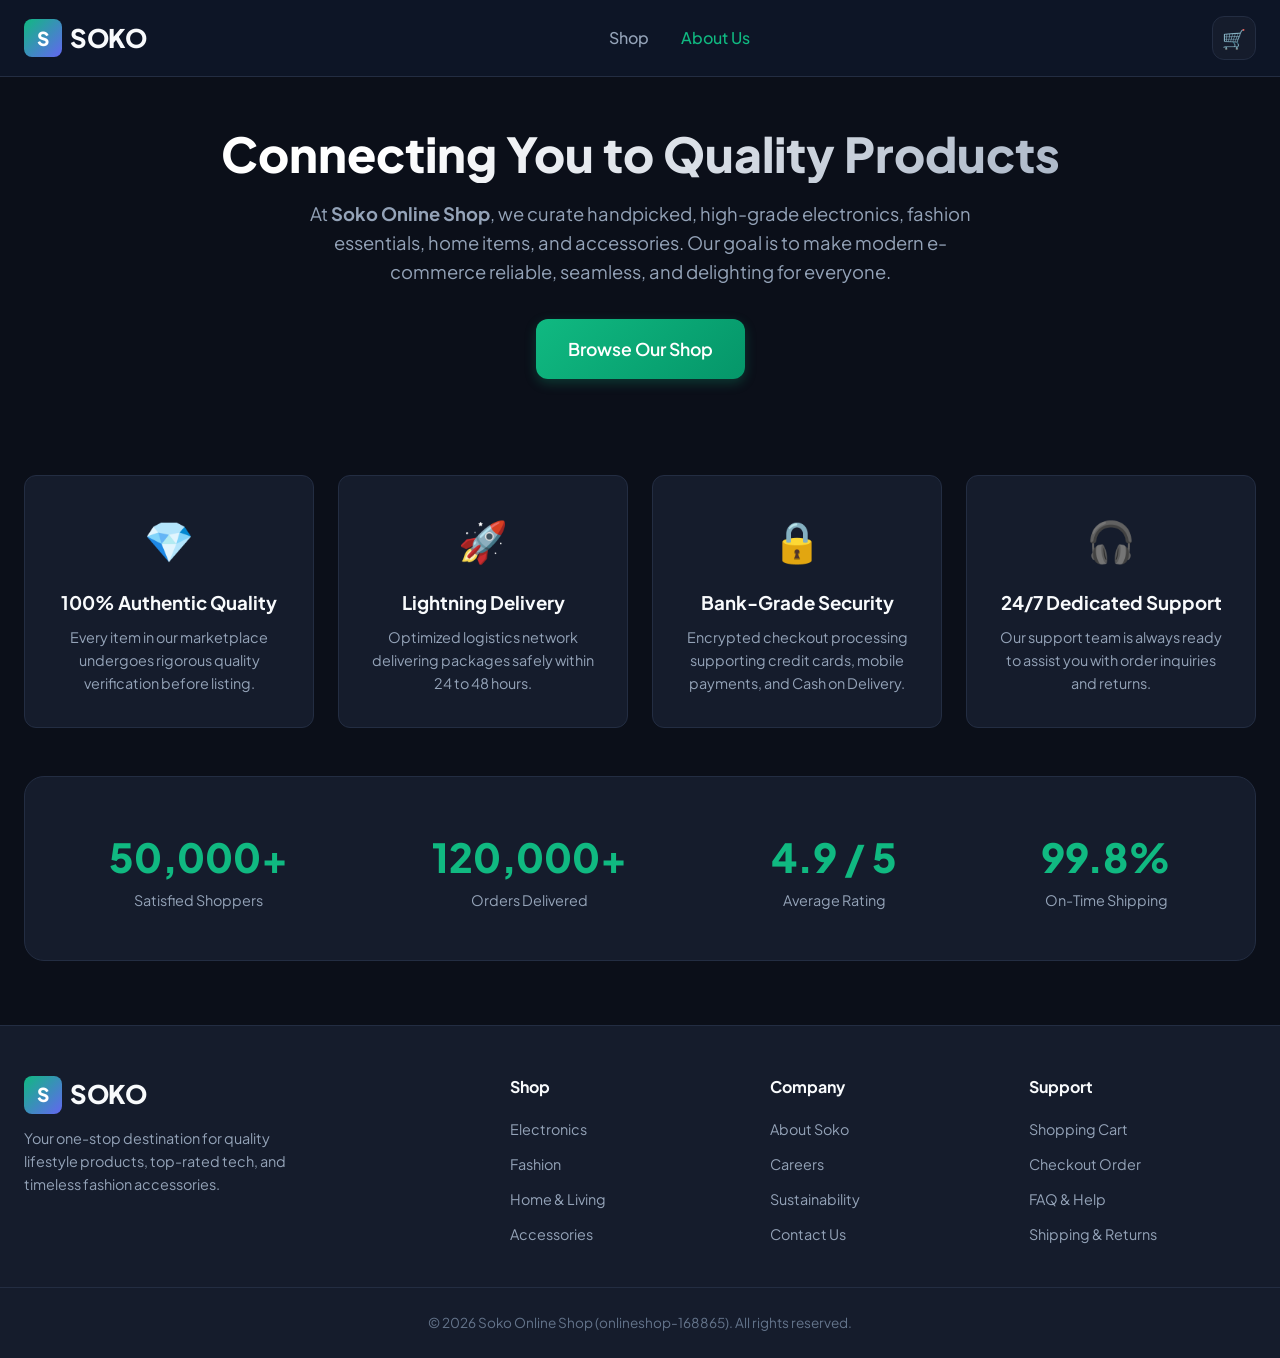
==== about.html @ bc57ed79 "feat: scaffold repo structure with base pages and folders Set up css/, js/, evidence/, assets/ folde" ====
<!DOCTYPE html>
<html lang="en">
<head>
  <meta charset="UTF-8" />
  <meta name="viewport" content="width=device-width, initial-scale=1.0" />
  <title>About Us | Soko Online Shop</title>
  <meta name="description" content="Learn about Soko Online Shop, our mission, values, and dedication to delivering top quality lifestyle and tech products." />
  <!-- Google Fonts -->
  <link rel="preconnect" href="https://fonts.googleapis.com">
  <link rel="preconnect" href="https://fonts.gstatic.com" crossorigin>
  <link href="https://fonts.googleapis.com/css2?family=Plus+Jakarta+Sans:wght@400;500;600;700;800&display=swap" rel="stylesheet">
  <!-- Stylesheet -->
  <link rel="stylesheet" href="css/style.css" />
</head>
<body>
  <!-- HEADER -->
  <header class="header-nav">
    <div class="container nav-container">
      <a href="index.html" class="logo-brand">
        <span class="logo-icon">S</span>
        <span>SOKO</span>
      </a>
      <nav>
        <ul class="nav-links">
          <li><a href="index.html" class="nav-link">Shop</a></li>
          <li><a href="about.html" class="nav-link active">About Us</a></li>
        </ul>
      </nav>
      <div class="nav-actions">
        <a href="cart.html" class="cart-icon-btn" title="View Cart">
          🛒
          <span class="cart-badge-count" style="display: none;">0</span>
        </a>
      </div>
    </div>
  </header>

  <!-- MAIN CONTENT -->
  <main class="container">
    <section class="about-hero">
      <h1 class="hero-title">Connecting You to Quality Products</h1>
      <p class="hero-subtitle" style="max-width: 700px; margin: 1rem auto 2rem;">
        At <strong>Soko Online Shop</strong>, we curate handpicked, high-grade electronics, fashion essentials, home items, and accessories. Our goal is to make modern e-commerce reliable, seamless, and delighting for everyone.
      </p>
      <a href="index.html" class="btn btn-primary btn-large">Browse Our Shop</a>
    </section>

    <!-- KEY PILLARS -->
    <div class="about-grid">
      <div class="about-feature-card">
        <div class="about-feature-icon">💎</div>
        <h3>100% Authentic Quality</h3>
        <p style="font-size: 0.9rem; color: var(--color-text-muted); margin-top: 0.5rem;">
          Every item in our marketplace undergoes rigorous quality verification before listing.
        </p>
      </div>
      <div class="about-feature-card">
        <div class="about-feature-icon">🚀</div>
        <h3>Lightning Delivery</h3>
        <p style="font-size: 0.9rem; color: var(--color-text-muted); margin-top: 0.5rem;">
          Optimized logistics network delivering packages safely within 24 to 48 hours.
        </p>
      </div>
      <div class="about-feature-card">
        <div class="about-feature-icon">🔒</div>
        <h3>Bank-Grade Security</h3>
        <p style="font-size: 0.9rem; color: var(--color-text-muted); margin-top: 0.5rem;">
          Encrypted checkout processing supporting credit cards, mobile payments, and Cash on Delivery.
        </p>
      </div>
      <div class="about-feature-card">
        <div class="about-feature-icon">🎧</div>
        <h3>24/7 Dedicated Support</h3>
        <p style="font-size: 0.9rem; color: var(--color-text-muted); margin-top: 0.5rem;">
          Our support team is always ready to assist you with order inquiries and returns.
        </p>
      </div>
    </div>

    <!-- STATS BAR -->
    <div class="stats-bar">
      <div>
        <div class="stat-number">50,000+</div>
        <div class="stat-label">Satisfied Shoppers</div>
      </div>
      <div>
        <div class="stat-number">120,000+</div>
        <div class="stat-label">Orders Delivered</div>
      </div>
      <div>
        <div class="stat-number">4.9 / 5</div>
        <div class="stat-label">Average Rating</div>
      </div>
      <div>
        <div class="stat-number">99.8%</div>
        <div class="stat-label">On-Time Shipping</div>
      </div>
    </div>
  </main>

  <!-- FOOTER -->
  <footer class="footer">
    <div class="container footer-grid">
      <div class="footer-brand">
        <div class="logo-brand">
          <span class="logo-icon">S</span>
          <span>SOKO</span>
        </div>
        <p>Your one-stop destination for quality lifestyle products, top-rated tech, and timeless fashion accessories.</p>
      </div>
      <div class="footer-col">
        <h4>Shop</h4>
        <ul>
          <li><a href="index.html">Electronics</a></li>
          <li><a href="index.html">Fashion</a></li>
          <li><a href="index.html">Home & Living</a></li>
          <li><a href="index.html">Accessories</a></li>
        </ul>
      </div>
      <div class="footer-col">
        <h4>Company</h4>
        <ul>
          <li><a href="about.html">About Soko</a></li>
          <li><a href="about.html">Careers</a></li>
          <li><a href="about.html">Sustainability</a></li>
          <li><a href="about.html">Contact Us</a></li>
        </ul>
      </div>
      <div class="footer-col">
        <h4>Support</h4>
        <ul>
          <li><a href="cart.html">Shopping Cart</a></li>
          <li><a href="checkout.html">Checkout Order</a></li>
          <li><a href="about.html">FAQ & Help</a></li>
          <li><a href="about.html">Shipping & Returns</a></li>
        </ul>
      </div>
    </div>
    <div class="footer-bottom">
      <div class="container">
        &copy; 2026 Soko Online Shop (onlineshop-168865). All rights reserved.
      </div>
    </div>
  </footer>

  <!-- SCRIPT TAGS -->
  <script src="js/products.js"></script>
  <script src="js/cart.js"></script>
</body>
</html>
---- css/style.css ----
/* ==========================================================================
   SOKO ONLINE SHOP MAIN STYLESHEET
   Starts with mandatory box-sizing reset
   ========================================================================== */

*, *::before, *::after {
  box-sizing: border-box;
  margin: 0;
  padding: 0;
}

/* --- DESIGN TOKENS & VARIABLES --- */
:root {
  --font-primary: 'Plus Jakarta Sans', -apple-system, BlinkMacSystemFont, 'Segoe UI', Roboto, sans-serif;

  --color-bg-main: #0b0f19;
  --color-bg-card: #151c2c;
  --color-bg-card-hover: #1c263c;
  --color-bg-nav: rgba(15, 23, 42, 0.85);

  --color-text-main: #f8fafc;
  --color-text-muted: #94a3b8;
  --color-text-dim: #64748b;

  --color-primary: #10b981;
  --color-primary-hover: #059669;
  --color-primary-glow: rgba(16, 185, 129, 0.25);

  --color-accent: #6366f1;
  --color-accent-hover: #4f46e5;
  --color-warning: #f59e0b;
  --color-danger: #ef4444;

  --color-border: #232d42;
  --color-border-light: #2e3c56;

  --shadow-sm: 0 2px 4px rgba(0, 0, 0, 0.2);
  --shadow-md: 0 8px 16px rgba(0, 0, 0, 0.3);
  --shadow-lg: 0 16px 32px rgba(0, 0, 0, 0.4);
  --shadow-glow: 0 0 20px var(--color-primary-glow);

  --radius-sm: 8px;
  --radius-md: 12px;
  --radius-lg: 20px;
  --radius-full: 9999px;

  --transition-fast: 0.2s ease;
  --transition-normal: 0.3s cubic-bezier(0.4, 0, 0.2, 1);
}

body {
  font-family: var(--font-primary);
  background-color: var(--color-bg-main);
  color: var(--color-text-main);
  line-height: 1.6;
  min-height: 100vh;
  display: flex;
  flex-direction: column;
}

a {
  color: inherit;
  text-decoration: none;
  transition: color var(--transition-fast);
}

button {
  font-family: inherit;
  cursor: pointer;
  border: none;
  background: none;
}

input, select, textarea {
  font-family: inherit;
  color: var(--color-text-main);
  background-color: var(--color-bg-main);
  border: 1px solid var(--color-border);
  border-radius: var(--radius-sm);
  padding: 0.75rem 1rem;
  font-size: 0.95rem;
  outline: none;
  transition: border-color var(--transition-fast), box-shadow var(--transition-fast);
}

input:focus, select:focus, textarea:focus {
  border-color: var(--color-primary);
  box-shadow: 0 0 0 3px var(--color-primary-glow);
}

.container {
  max-width: 1280px;
  margin: 0 auto;
  padding: 0 1.5rem;
  width: 100%;
}

/* --- BUTTONS --- */
.btn {
  display: inline-flex;
  align-items: center;
  justify-content: center;
  gap: 0.5rem;
  padding: 0.75rem 1.5rem;
  font-size: 0.95rem;
  font-weight: 600;
  border-radius: var(--radius-md);
  transition: all var(--transition-normal);
  text-decoration: none;
  cursor: pointer;
}

.btn-primary {
  background: linear-gradient(135deg, var(--color-primary), #059669);
  color: #ffffff;
  box-shadow: 0 4px 12px var(--color-primary-glow);
}

.btn-primary:hover {
  transform: translateY(-2px);
  box-shadow: 0 6px 20px rgba(16, 185, 129, 0.4);
}

.btn-secondary {
  background: var(--color-bg-card-hover);
  color: var(--color-text-main);
  border: 1px solid var(--color-border-light);
}

.btn-secondary:hover {
  background: var(--color-border-light);
  transform: translateY(-2px);
}

.btn-large {
  padding: 1rem 2rem;
  font-size: 1.1rem;
}

/* --- HEADER & NAVBAR --- */
.header-nav {
  position: sticky;
  top: 0;
  z-index: 100;
  background: var(--color-bg-nav);
  backdrop-filter: blur(12px);
  border-bottom: 1px solid var(--color-border);
  padding: 1rem 0;
}

.nav-container {
  display: flex;
  align-items: center;
  justify-content: space-between;
  gap: 1.5rem;
}

.logo-brand {
  display: flex;
  align-items: center;
  gap: 0.5rem;
  font-size: 1.6rem;
  font-weight: 800;
  letter-spacing: -0.5px;
  color: var(--color-text-main);
}

.logo-icon {
  width: 38px;
  height: 38px;
  background: linear-gradient(135deg, var(--color-primary), var(--color-accent));
  border-radius: var(--radius-sm);
  display: flex;
  align-items: center;
  justify-content: center;
  font-size: 1.2rem;
  color: white;
}

.nav-links {
  display: flex;
  align-items: center;
  gap: 2rem;
  list-style: none;
}

.nav-link {
  font-weight: 500;
  color: var(--color-text-muted);
}

.nav-link:hover, .nav-link.active {
  color: var(--color-primary);
}

.nav-actions {
  display: flex;
  align-items: center;
  gap: 1rem;
}

.cart-icon-btn {
  position: relative;
  display: flex;
  align-items: center;
  justify-content: center;
  width: 44px;
  height: 44px;
  background: var(--color-bg-card);
  border: 1px solid var(--color-border);
  border-radius: var(--radius-md);
  color: var(--color-text-main);
  font-size: 1.2rem;
  transition: all var(--transition-fast);
}

.cart-icon-btn:hover {
  border-color: var(--color-primary);
  color: var(--color-primary);
}

.cart-badge-count {
  position: absolute;
  top: -6px;
  right: -6px;
  background: var(--color-primary);
  color: #000000;
  font-size: 0.75rem;
  font-weight: 700;
  width: 20px;
  height: 20px;
  border-radius: var(--radius-full);
  display: inline-flex;
  align-items: center;
  justify-content: center;
  box-shadow: 0 0 10px var(--color-primary);
}

/* --- HERO SECTION --- */
.hero-banner {
  background: radial-gradient(circle at top right, rgba(99, 102, 241, 0.15), transparent 50%),
              radial-gradient(circle at bottom left, rgba(16, 185, 129, 0.15), transparent 50%);
  padding: 4rem 0 3rem;
  text-align: center;
  border-bottom: 1px solid var(--color-border);
}

.hero-content {
  max-width: 750px;
  margin: 0 auto;
}

.hero-title {
  font-size: 3rem;
  font-weight: 800;
  line-height: 1.2;
  margin-bottom: 1rem;
  background: linear-gradient(135deg, #ffffff 30%, var(--color-text-muted));
  -webkit-background-clip: text;
  -webkit-text-fill-color: transparent;
}

.hero-subtitle {
  font-size: 1.15rem;
  color: var(--color-text-muted);
  margin-bottom: 2rem;
}

/* --- FILTER BAR & CONTROLS --- */
.filter-section {
  padding: 2rem 0;
}

.filter-bar {
  display: flex;
  flex-wrap: wrap;
  align-items: center;
  justify-content: space-between;
  gap: 1rem;
  margin-bottom: 2rem;
}

.category-tabs {
  display: flex;
  flex-wrap: wrap;
  gap: 0.5rem;
}

.category-tab {
  padding: 0.5rem 1.2rem;
  background: var(--color-bg-card);
  border: 1px solid var(--color-border);
  border-radius: var(--radius-full);
  color: var(--color-text-muted);
  font-size: 0.9rem;
  font-weight: 600;
  cursor: pointer;
  transition: all var(--transition-fast);
}

.category-tab:hover {
  color: var(--color-text-main);
  border-color: var(--color-border-light);
}

.category-tab.active {
  background: var(--color-primary);
  color: #000000;
  border-color: var(--color-primary);
  box-shadow: 0 0 12px var(--color-primary-glow);
}

.search-sort-group {
  display: flex;
  align-items: center;
  gap: 1rem;
  flex-wrap: wrap;
}

.search-input {
  width: 240px;
}

/* --- PRODUCT CATALOG GRID --- */
.products-grid {
  display: grid;
  grid-template-columns: repeat(auto-fill, minmax(280px, 1fr));
  gap: 1.75rem;
  margin-bottom: 3rem;
}

.product-card {
  background: var(--color-bg-card);
  border: 1px solid var(--color-border);
  border-radius: var(--radius-md);
  overflow: hidden;
  display: flex;
  flex-direction: column;
  transition: all var(--transition-normal);
}

.product-card:hover {
  transform: translateY(-6px);
  border-color: var(--color-border-light);
  box-shadow: var(--shadow-md);
}

.product-image-wrap {
  position: relative;
  width: 100%;
  padding-top: 75%; /* 4:3 Aspect */
  overflow: hidden;
  background: #0d121f;
}

.product-image {
  position: absolute;
  top: 0;
  left: 0;
  width: 100%;
  height: 100%;
  object-fit: cover;
  transition: transform 0.5s ease;
}

.product-card:hover .product-image {
  transform: scale(1.08);
}

.product-badge {
  position: absolute;
  top: 12px;
  left: 12px;
  background: var(--color-accent);
  color: white;
  font-size: 0.75rem;
  font-weight: 700;
  padding: 0.25rem 0.6rem;
  border-radius: var(--radius-sm);
  text-transform: uppercase;
  letter-spacing: 0.5px;
}

.quick-view-btn {
  position: absolute;
  bottom: 12px;
  left: 50%;
  transform: translateX(-50%) translateY(20px);
  opacity: 0;
  background: rgba(15, 23, 42, 0.9);
  color: white;
  padding: 0.5rem 1rem;
  border-radius: var(--radius-full);
  font-size: 0.85rem;
  font-weight: 600;
  backdrop-filter: blur(4px);
  transition: all var(--transition-fast);
}

.product-card:hover .quick-view-btn {
  opacity: 1;
  transform: translateX(-50%) translateY(0);
}

.product-info {
  padding: 1.25rem;
  display: flex;
  flex-direction: column;
  flex-grow: 1;
}

.product-meta {
  display: flex;
  align-items: center;
  justify-content: space-between;
  margin-bottom: 0.5rem;
  font-size: 0.8rem;
}

.product-category {
  color: var(--color-primary);
  font-weight: 700;
  letter-spacing: 0.5px;
}

.product-rating {
  color: var(--color-warning);
  font-weight: 600;
}

.product-title {
  font-size: 1.1rem;
  font-weight: 700;
  margin-bottom: 0.5rem;
  line-height: 1.3;
}

.product-desc {
  font-size: 0.88rem;
  color: var(--color-text-muted);
  margin-bottom: 1.25rem;
  display: -webkit-box;
  -webkit-line-clamp: 2;
  -webkit-box-orient: vertical;
  overflow: hidden;
}

.product-footer {
  margin-top: auto;
  display: flex;
  align-items: center;
  justify-content: space-between;
  gap: 1rem;
  padding-top: 1rem;
  border-top: 1px solid var(--color-border);
}

.price-box {
  display: flex;
  align-items: baseline;
  gap: 0.5rem;
}

.price-current {
  font-size: 1.25rem;
  font-weight: 800;
  color: var(--color-text-main);
}

.price-original {
  font-size: 0.9rem;
  color: var(--color-text-dim);
  text-decoration: line-through;
}

.empty-catalog {
  grid-column: 1 / -1;
  text-align: center;
  padding: 4rem 1rem;
  background: var(--color-bg-card);
  border-radius: var(--radius-md);
  border: 1px dashed var(--color-border-light);
}

.empty-icon {
  font-size: 3rem;
  margin-bottom: 1rem;
}

/* --- QUICK VIEW MODAL --- */
.modal-overlay {
  position: fixed;
  top: 0;
  left: 0;
  width: 100vw;
  height: 100vh;
  background: rgba(0, 0, 0, 0.75);
  backdrop-filter: blur(6px);
  z-index: 1000;
  display: flex;
  align-items: center;
  justify-content: center;
  opacity: 0;
  pointer-events: none;
  transition: opacity var(--transition-fast);
}

.modal-overlay.open {
  opacity: 1;
  pointer-events: auto;
}

.modal-card {
  background: var(--color-bg-card);
  border: 1px solid var(--color-border);
  border-radius: var(--radius-lg);
  max-width: 800px;
  width: 90%;
  max-height: 90vh;
  overflow-y: auto;
  position: relative;
  padding: 2rem;
  box-shadow: var(--shadow-lg);
}

.modal-close {
  position: absolute;
  top: 1.5rem;
  right: 1.5rem;
  font-size: 1.5rem;
  color: var(--color-text-muted);
  cursor: pointer;
}

.modal-close:hover {
  color: white;
}

.quickview-container {
  display: grid;
  grid-template-columns: 1fr 1fr;
  gap: 2rem;
}

@media (max-width: 640px) {
  .quickview-container {
    grid-template-columns: 1fr;
  }
}

.quickview-img {
  width: 100%;
  border-radius: var(--radius-md);
  object-fit: cover;
}

.quickview-info-col {
  display: flex;
  flex-direction: column;
  gap: 1rem;
}

.quickview-rating {
  display: flex;
  align-items: center;
  gap: 0.5rem;
  color: var(--color-warning);
}

.quickview-price {
  font-size: 1.5rem;
  font-weight: 800;
}

.qty-picker {
  display: inline-flex;
  align-items: center;
  border: 1px solid var(--color-border);
  border-radius: var(--radius-sm);
  overflow: hidden;
}

.qty-btn {
  background: var(--color-bg-card-hover);
  color: var(--color-text-main);
  padding: 0.5rem 0.9rem;
  font-weight: 700;
  font-size: 1rem;
}

.qty-btn:hover {
  background: var(--color-border-light);
}

.qty-picker input {
  width: 50px;
  text-align: center;
  border: none;
  background: transparent;
  padding: 0.5rem 0;
}

/* --- CART PAGE --- */
.page-header {
  padding: 2.5rem 0 1.5rem;
  border-bottom: 1px solid var(--color-border);
  margin-bottom: 2rem;
}

.page-title {
  font-size: 2rem;
  font-weight: 800;
}

.cart-layout {
  display: grid;
  grid-template-columns: 1fr 380px;
  gap: 2rem;
  align-items: start;
  margin-bottom: 4rem;
}

@media (max-width: 900px) {
  .cart-layout {
    grid-template-columns: 1fr;
  }
}

.cart-items-card {
  background: var(--color-bg-card);
  border: 1px solid var(--color-border);
  border-radius: var(--radius-md);
  padding: 1.5rem;
}

.cart-item-row {
  display: flex;
  align-items: center;
  gap: 1.25rem;
  padding: 1rem 0;
  border-bottom: 1px solid var(--color-border);
}

.cart-item-row:last-child {
  border-bottom: none;
}

.cart-item-img {
  width: 70px;
  height: 70px;
  object-fit: cover;
  border-radius: var(--radius-sm);
  background: #0d121f;
}

.cart-item-details {
  flex-grow: 1;
}

.cart-item-title {
  font-size: 1rem;
  font-weight: 700;
}

.cart-item-price {
  font-size: 0.85rem;
  color: var(--color-text-muted);
}

.cart-item-qty {
  display: flex;
  align-items: center;
  gap: 0.5rem;
  background: var(--color-bg-main);
  padding: 0.25rem 0.5rem;
  border-radius: var(--radius-sm);
  border: 1px solid var(--color-border);
}

.qty-val {
  font-weight: 700;
  min-width: 20px;
  text-align: center;
}

.cart-item-subtotal {
  font-size: 1.1rem;
  font-weight: 800;
  min-width: 80px;
  text-align: right;
}

.cart-item-remove {
  color: var(--color-text-dim);
  font-size: 1.2rem;
  padding: 0.5rem;
  border-radius: var(--radius-sm);
  transition: color var(--transition-fast);
}

.cart-item-remove:hover {
  color: var(--color-danger);
}

.summary-card {
  background: var(--color-bg-card);
  border: 1px solid var(--color-border);
  border-radius: var(--radius-md);
  padding: 1.5rem;
  position: sticky;
  top: 100px;
}

.summary-title {
  font-size: 1.25rem;
  font-weight: 800;
  margin-bottom: 1.25rem;
  padding-bottom: 0.75rem;
  border-bottom: 1px solid var(--color-border);
}

.summary-row {
  display: flex;
  justify-content: space-between;
  margin-bottom: 0.85rem;
  font-size: 0.95rem;
  color: var(--color-text-muted);
}

.summary-row.total-row {
  font-size: 1.25rem;
  font-weight: 800;
  color: var(--color-text-main);
  border-top: 1px solid var(--color-border);
  padding-top: 1rem;
  margin-top: 1rem;
}

.promo-form {
  display: flex;
  gap: 0.5rem;
  margin: 1.25rem 0;
}

.promo-form input {
  flex-grow: 1;
}

.empty-cart-view {
  text-align: center;
  padding: 4rem 2rem;
}

.empty-cart-icon {
  font-size: 4rem;
  margin-bottom: 1rem;
}

/* --- CHECKOUT PAGE --- */
.checkout-layout {
  display: grid;
  grid-template-columns: 1fr 400px;
  gap: 2rem;
  align-items: start;
  margin-bottom: 4rem;
}

@media (max-width: 900px) {
  .checkout-layout {
    grid-template-columns: 1fr;
  }
}

.form-section-card {
  background: var(--color-bg-card);
  border: 1px solid var(--color-border);
  border-radius: var(--radius-md);
  padding: 1.75rem;
  margin-bottom: 1.5rem;
}

.section-h3 {
  font-size: 1.2rem;
  font-weight: 700;
  margin-bottom: 1.25rem;
  display: flex;
  align-items: center;
  gap: 0.5rem;
}

.form-grid {
  display: grid;
  grid-template-columns: 1fr 1fr;
  gap: 1rem;
}

.form-group-full {
  grid-column: 1 / -1;
}

.form-group label {
  display: block;
  font-size: 0.85rem;
  font-weight: 600;
  color: var(--color-text-muted);
  margin-bottom: 0.4rem;
}

.form-group input, .form-group select {
  width: 100%;
}

.radio-group {
  display: flex;
  flex-direction: column;
  gap: 0.75rem;
}

.radio-option {
  display: flex;
  align-items: center;
  gap: 0.75rem;
  padding: 0.85rem 1rem;
  background: var(--color-bg-main);
  border: 1px solid var(--color-border);
  border-radius: var(--radius-sm);
  cursor: pointer;
}

.radio-option:hover {
  border-color: var(--color-border-light);
}

.checkout-item-row {
  display: flex;
  align-items: center;
  gap: 0.75rem;
  margin-bottom: 0.85rem;
}

.checkout-item-row img {
  width: 48px;
  height: 48px;
  object-fit: cover;
  border-radius: var(--radius-sm);
}

.checkout-item-info {
  flex-grow: 1;
}

.checkout-item-info h5 {
  font-size: 0.9rem;
  font-weight: 600;
}

.checkout-item-info span {
  font-size: 0.8rem;
  color: var(--color-text-muted);
}

/* --- ABOUT PAGE --- */
.about-hero {
  text-align: center;
  padding: 3rem 0;
}

.about-grid {
  display: grid;
  grid-template-columns: repeat(auto-fit, minmax(260px, 1fr));
  gap: 1.5rem;
  margin: 3rem 0;
}

.about-feature-card {
  background: var(--color-bg-card);
  border: 1px solid var(--color-border);
  border-radius: var(--radius-md);
  padding: 2rem;
  text-align: center;
}

.about-feature-icon {
  font-size: 2.5rem;
  margin-bottom: 1rem;
}

.stats-bar {
  display: flex;
  justify-content: space-around;
  padding: 3rem 1.5rem;
  background: var(--color-bg-card);
  border-radius: var(--radius-lg);
  border: 1px solid var(--color-border);
  margin-bottom: 4rem;
  text-align: center;
  flex-wrap: wrap;
  gap: 1.5rem;
}

.stat-number {
  font-size: 2.5rem;
  font-weight: 800;
  color: var(--color-primary);
}

.stat-label {
  color: var(--color-text-muted);
  font-size: 0.9rem;
}

/* --- FOOTER --- */
.footer {
  margin-top: auto;
  background: var(--color-bg-card);
  border-top: 1px solid var(--color-border);
  padding: 3rem 0 1.5rem;
}

.footer-grid {
  display: grid;
  grid-template-columns: 2fr repeat(3, 1fr);
  gap: 2rem;
  margin-bottom: 2.5rem;
}

@media (max-width: 768px) {
  .footer-grid {
    grid-template-columns: 1fr 1fr;
  }
}

.footer-brand p {
  color: var(--color-text-muted);
  font-size: 0.9rem;
  margin-top: 0.75rem;
  max-width: 300px;
}

.footer-col h4 {
  font-size: 1rem;
  font-weight: 700;
  margin-bottom: 1rem;
}

.footer-col ul {
  list-style: none;
  display: flex;
  flex-direction: column;
  gap: 0.6rem;
}

.footer-col a {
  color: var(--color-text-muted);
  font-size: 0.9rem;
}

.footer-col a:hover {
  color: var(--color-primary);
}

.footer-bottom {
  text-align: center;
  padding-top: 1.5rem;
  border-top: 1px solid var(--color-border);
  color: var(--color-text-dim);
  font-size: 0.85rem;
}

/* --- TOAST NOTIFICATIONS --- */
#toast-container {
  position: fixed;
  bottom: 20px;
  right: 20px;
  z-index: 9999;
  display: flex;
  flex-direction: column;
  gap: 0.75rem;
}

.toast {
  background: var(--color-bg-card);
  border: 1px solid var(--color-border);
  border-radius: var(--radius-md);
  padding: 0.85rem 1.25rem;
  box-shadow: var(--shadow-lg);
  transform: translateX(120%);
  transition: transform var(--transition-normal);
  min-width: 260px;
}

.toast.toast-show {
  transform: translateX(0);
}

.toast-content {
  display: flex;
  align-items: center;
  gap: 0.75rem;
}

.toast-icon {
  font-weight: 800;
  font-size: 1.1rem;
}

.toast-success {
  border-left: 4px solid var(--color-primary);
}

.toast-success .toast-icon {
  color: var(--color-primary);
}

.toast-error {
  border-left: 4px solid var(--color-danger);
}

.toast-error .toast-icon {
  color: var(--color-danger);
}

.toast-info {
  border-left: 4px solid var(--color-accent);
}

.toast-info .toast-icon {
  color: var(--color-accent);
}
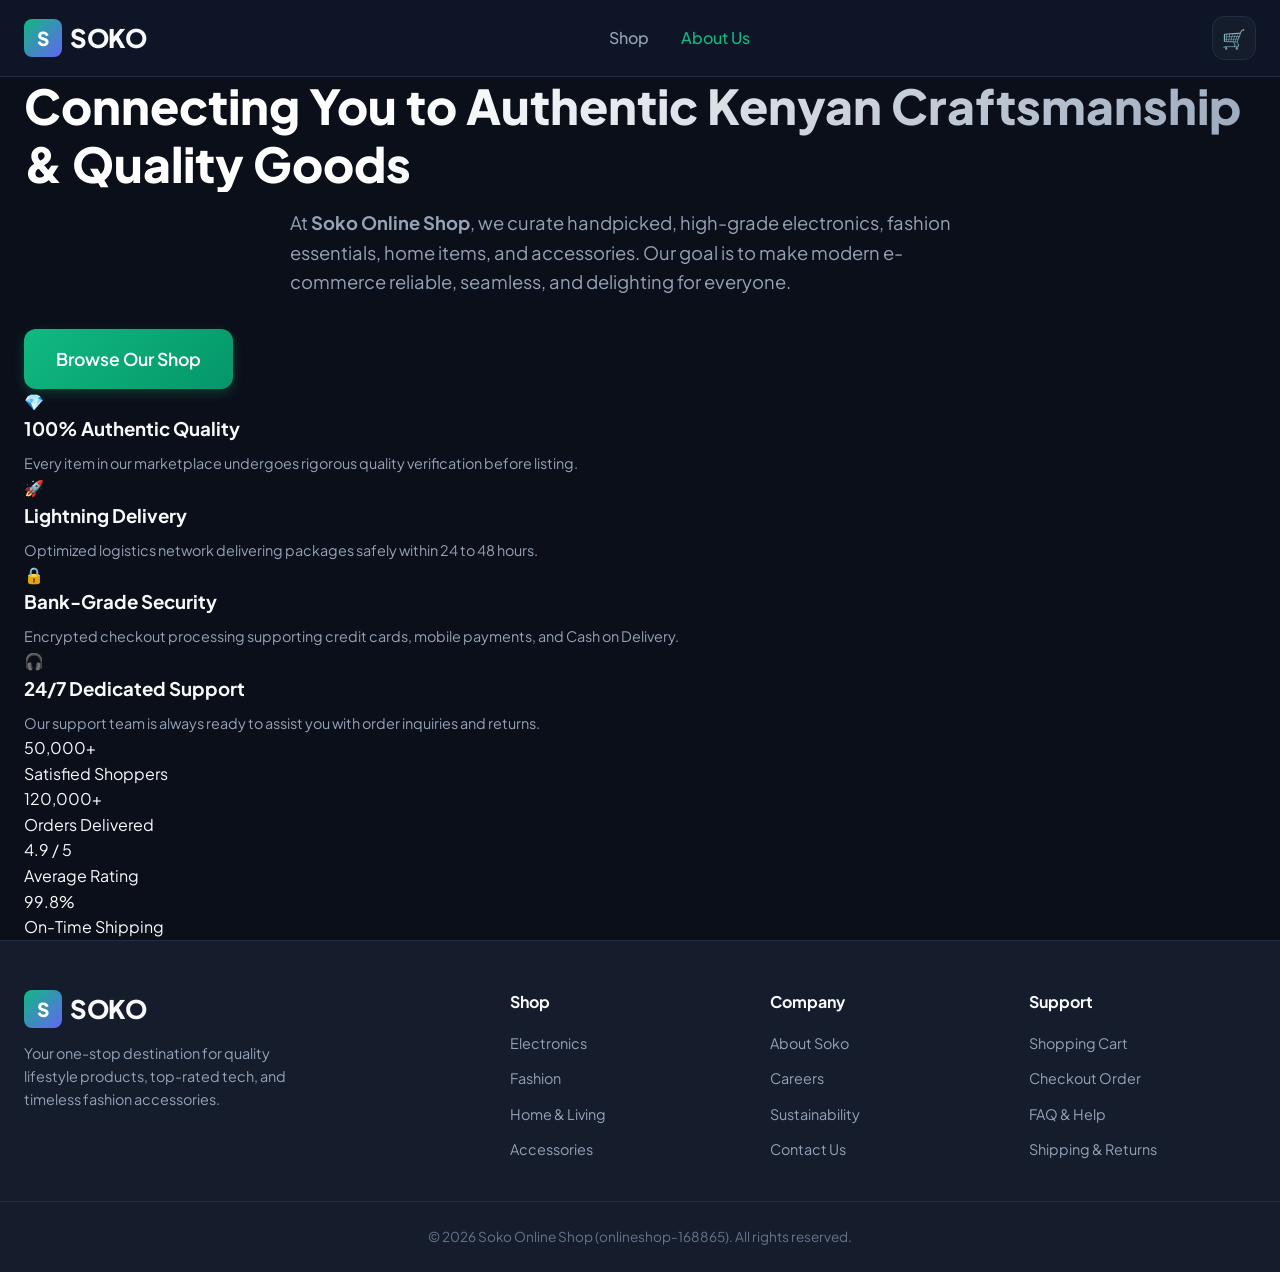
==== commit 6698b4a6: "docs(about): update hero heading text" ====
--- a/about.html
+++ b/about.html
@@ -38,7 +38,7 @@
   <!-- MAIN CONTENT -->
   <main class="container">
     <section class="about-hero">
-      <h1 class="hero-title">Connecting You to Quality Products</h1>
+      <h1 class="hero-title">Connecting You to Authentic Kenyan Craftsmanship & Quality Goods</h1>
       <p class="hero-subtitle" style="max-width: 700px; margin: 1rem auto 2rem;">
         At <strong>Soko Online Shop</strong>, we curate handpicked, high-grade electronics, fashion essentials, home items, and accessories. Our goal is to make modern e-commerce reliable, seamless, and delighting for everyone.
       </p>
--- a/css/style.css
+++ b/css/style.css
@@ -48,6 +48,7 @@
   --transition-normal: 0.3s cubic-bezier(0.4, 0, 0.2, 1);
 }
 
+/* --- BASE & TYPOGRAPHY --- */
 body {
   font-family: var(--font-primary);
   background-color: var(--color-bg-main);
@@ -69,23 +70,6 @@
   cursor: pointer;
   border: none;
   background: none;
-}
-
-input, select, textarea {
-  font-family: inherit;
-  color: var(--color-text-main);
-  background-color: var(--color-bg-main);
-  border: 1px solid var(--color-border);
-  border-radius: var(--radius-sm);
-  padding: 0.75rem 1rem;
-  font-size: 0.95rem;
-  outline: none;
-  transition: border-color var(--transition-fast), box-shadow var(--transition-fast);
-}
-
-input:focus, select:focus, textarea:focus {
-  border-color: var(--color-primary);
-  box-shadow: 0 0 0 3px var(--color-primary-glow);
 }
 
 .container {
@@ -236,18 +220,30 @@
   box-shadow: 0 0 10px var(--color-primary);
 }
 
-/* --- HERO SECTION --- */
+/* --- HERO SECTION & WOVEN SVG ACCENT --- */
 .hero-banner {
+  position: relative;
   background: radial-gradient(circle at top right, rgba(99, 102, 241, 0.15), transparent 50%),
               radial-gradient(circle at bottom left, rgba(16, 185, 129, 0.15), transparent 50%);
-  padding: 4rem 0 3rem;
+  padding: 4rem 0 3.5rem;
   text-align: center;
   border-bottom: 1px solid var(--color-border);
+  overflow: hidden;
 }
 
 .hero-content {
+  position: relative;
+  z-index: 2;
   max-width: 750px;
   margin: 0 auto;
+}
+
+.hero-woven-accent {
+  width: 72px;
+  height: 72px;
+  margin: 0 auto 1.5rem;
+  color: var(--color-primary);
+  filter: drop-shadow(0 0 12px var(--color-primary-glow));
 }
 
 .hero-title {
@@ -266,69 +262,16 @@
   margin-bottom: 2rem;
 }
 
-/* --- FILTER BAR & CONTROLS --- */
-.filter-section {
-  padding: 2rem 0;
-}
-
-.filter-bar {
-  display: flex;
-  flex-wrap: wrap;
-  align-items: center;
-  justify-content: space-between;
-  gap: 1rem;
-  margin-bottom: 2rem;
-}
-
-.category-tabs {
-  display: flex;
-  flex-wrap: wrap;
-  gap: 0.5rem;
-}
-
-.category-tab {
-  padding: 0.5rem 1.2rem;
-  background: var(--color-bg-card);
-  border: 1px solid var(--color-border);
-  border-radius: var(--radius-full);
-  color: var(--color-text-muted);
-  font-size: 0.9rem;
-  font-weight: 600;
-  cursor: pointer;
-  transition: all var(--transition-fast);
-}
-
-.category-tab:hover {
-  color: var(--color-text-main);
-  border-color: var(--color-border-light);
-}
-
-.category-tab.active {
-  background: var(--color-primary);
-  color: #000000;
-  border-color: var(--color-primary);
-  box-shadow: 0 0 12px var(--color-primary-glow);
-}
-
-.search-sort-group {
-  display: flex;
-  align-items: center;
-  gap: 1rem;
-  flex-wrap: wrap;
-}
-
-.search-input {
-  width: 240px;
-}
-
-/* --- PRODUCT CATALOG GRID --- */
+/* --- PRODUCT GRID & CARD STYLES (ISSUE #5) --- */
+.product-grid,
 .products-grid {
   display: grid;
   grid-template-columns: repeat(auto-fill, minmax(280px, 1fr));
   gap: 1.75rem;
-  margin-bottom: 3rem;
-}
-
+  margin: 2rem 0 4rem;
+}
+
+.card,
 .product-card {
   background: var(--color-bg-card);
   border: 1px solid var(--color-border);
@@ -339,21 +282,24 @@
   transition: all var(--transition-normal);
 }
 
+.card:hover,
 .product-card:hover {
   transform: translateY(-6px);
   border-color: var(--color-border-light);
   box-shadow: var(--shadow-md);
 }
 
+.card-media,
 .product-image-wrap {
   position: relative;
   width: 100%;
-  padding-top: 75%; /* 4:3 Aspect */
+  padding-top: 75%; /* 4:3 Aspect ratio */
   overflow: hidden;
   background: #0d121f;
 }
 
-.product-image {
+.card-media img,
+.product-card img {
   position: absolute;
   top: 0;
   left: 0;
@@ -363,79 +309,41 @@
   transition: transform 0.5s ease;
 }
 
-.product-card:hover .product-image {
+.card:hover .card-media img,
+.product-card:hover img {
   transform: scale(1.08);
 }
 
-.product-badge {
-  position: absolute;
-  top: 12px;
-  left: 12px;
-  background: var(--color-accent);
-  color: white;
-  font-size: 0.75rem;
+.card-body,
+.product-info {
+  padding: 1.25rem;
+  display: flex;
+  flex-direction: column;
+  flex-grow: 1;
+}
+
+.card-cat,
+.product-category,
+.category {
+  font-size: 0.8rem;
   font-weight: 700;
-  padding: 0.25rem 0.6rem;
-  border-radius: var(--radius-sm);
+  color: var(--color-primary);
   text-transform: uppercase;
   letter-spacing: 0.5px;
-}
-
-.quick-view-btn {
-  position: absolute;
-  bottom: 12px;
-  left: 50%;
-  transform: translateX(-50%) translateY(20px);
-  opacity: 0;
-  background: rgba(15, 23, 42, 0.9);
-  color: white;
-  padding: 0.5rem 1rem;
-  border-radius: var(--radius-full);
-  font-size: 0.85rem;
-  font-weight: 600;
-  backdrop-filter: blur(4px);
-  transition: all var(--transition-fast);
-}
-
-.product-card:hover .quick-view-btn {
-  opacity: 1;
-  transform: translateX(-50%) translateY(0);
-}
-
-.product-info {
-  padding: 1.25rem;
-  display: flex;
-  flex-direction: column;
-  flex-grow: 1;
-}
-
-.product-meta {
-  display: flex;
-  align-items: center;
-  justify-content: space-between;
   margin-bottom: 0.5rem;
-  font-size: 0.8rem;
-}
-
-.product-category {
-  color: var(--color-primary);
-  font-weight: 700;
-  letter-spacing: 0.5px;
-}
-
-.product-rating {
-  color: var(--color-warning);
-  font-weight: 600;
-}
-
-.product-title {
+}
+
+.card h3,
+.product-card h3 {
   font-size: 1.1rem;
   font-weight: 700;
   margin-bottom: 0.5rem;
   line-height: 1.3;
-}
-
-.product-desc {
+  color: var(--color-text-main);
+}
+
+.card p.description,
+.product-card p.description {
   font-size: 0.88rem;
   color: var(--color-text-muted);
   margin-bottom: 1.25rem;
@@ -445,6 +353,7 @@
   overflow: hidden;
 }
 
+.card-footer,
 .product-footer {
   margin-top: auto;
   display: flex;
@@ -455,152 +364,52 @@
   border-top: 1px solid var(--color-border);
 }
 
-.price-box {
-  display: flex;
-  align-items: baseline;
-  gap: 0.5rem;
-}
-
-.price-current {
+.price-tag,
+.price-current,
+.price {
   font-size: 1.25rem;
   font-weight: 800;
   color: var(--color-text-main);
 }
 
-.price-original {
+.add-btn,
+.add-to-cart-btn {
+  display: inline-flex;
+  align-items: center;
+  justify-content: center;
+  gap: 0.5rem;
+  padding: 0.6rem 1.2rem;
   font-size: 0.9rem;
-  color: var(--color-text-dim);
-  text-decoration: line-through;
-}
-
-.empty-catalog {
-  grid-column: 1 / -1;
-  text-align: center;
-  padding: 4rem 1rem;
-  background: var(--color-bg-card);
+  font-weight: 600;
   border-radius: var(--radius-md);
-  border: 1px dashed var(--color-border-light);
-}
-
-.empty-icon {
-  font-size: 3rem;
-  margin-bottom: 1rem;
-}
-
-/* --- QUICK VIEW MODAL --- */
-.modal-overlay {
-  position: fixed;
-  top: 0;
-  left: 0;
-  width: 100vw;
-  height: 100vh;
-  background: rgba(0, 0, 0, 0.75);
-  backdrop-filter: blur(6px);
-  z-index: 1000;
-  display: flex;
-  align-items: center;
-  justify-content: center;
-  opacity: 0;
-  pointer-events: none;
-  transition: opacity var(--transition-fast);
-}
-
-.modal-overlay.open {
-  opacity: 1;
-  pointer-events: auto;
-}
-
-.modal-card {
-  background: var(--color-bg-card);
-  border: 1px solid var(--color-border);
-  border-radius: var(--radius-lg);
-  max-width: 800px;
-  width: 90%;
-  max-height: 90vh;
-  overflow-y: auto;
-  position: relative;
-  padding: 2rem;
-  box-shadow: var(--shadow-lg);
-}
-
-.modal-close {
-  position: absolute;
-  top: 1.5rem;
-  right: 1.5rem;
-  font-size: 1.5rem;
-  color: var(--color-text-muted);
+  background: linear-gradient(135deg, var(--color-primary), #059669);
+  color: #ffffff;
+  border: none;
   cursor: pointer;
-}
-
-.modal-close:hover {
-  color: white;
-}
-
-.quickview-container {
-  display: grid;
-  grid-template-columns: 1fr 1fr;
-  gap: 2rem;
-}
-
-@media (max-width: 640px) {
-  .quickview-container {
-    grid-template-columns: 1fr;
-  }
-}
-
-.quickview-img {
-  width: 100%;
-  border-radius: var(--radius-md);
-  object-fit: cover;
-}
-
-.quickview-info-col {
-  display: flex;
-  flex-direction: column;
-  gap: 1rem;
-}
-
-.quickview-rating {
-  display: flex;
-  align-items: center;
-  gap: 0.5rem;
-  color: var(--color-warning);
-}
-
-.quickview-price {
-  font-size: 1.5rem;
-  font-weight: 800;
-}
-
-.qty-picker {
-  display: inline-flex;
-  align-items: center;
-  border: 1px solid var(--color-border);
-  border-radius: var(--radius-sm);
-  overflow: hidden;
-}
-
-.qty-btn {
-  background: var(--color-bg-card-hover);
-  color: var(--color-text-main);
-  padding: 0.5rem 0.9rem;
-  font-weight: 700;
-  font-size: 1rem;
-}
-
-.qty-btn:hover {
-  background: var(--color-border-light);
-}
-
-.qty-picker input {
-  width: 50px;
-  text-align: center;
-  border: none;
-  background: transparent;
-  padding: 0.5rem 0;
-}
-
-/* --- CART PAGE --- */
+  box-shadow: 0 4px 12px var(--color-primary-glow);
+  transition: all var(--transition-fast);
+}
+
+.add-btn:hover,
+.add-to-cart-btn:hover {
+  transform: translateY(-2px);
+  box-shadow: 0 6px 20px rgba(16, 185, 129, 0.4);
+}
+
+.add-btn:active,
+.add-to-cart-btn:active {
+  transform: translateY(0);
+}
+
+.add-btn:disabled,
+.add-to-cart-btn:disabled {
+  opacity: 0.5;
+  cursor: not-allowed;
+  transform: none;
+  box-shadow: none;
+}
+
+/* --- CART PAGE STYLES (ISSUE #8) --- */
 .page-header {
   padding: 2.5rem 0 1.5rem;
   border-bottom: 1px solid var(--color-border);
@@ -631,44 +440,55 @@
   border: 1px solid var(--color-border);
   border-radius: var(--radius-md);
   padding: 1.5rem;
-}
-
-.cart-item-row {
-  display: flex;
-  align-items: center;
-  gap: 1.25rem;
-  padding: 1rem 0;
+  overflow-x: auto;
+}
+
+.cart-table {
+  width: 100%;
+  border-collapse: collapse;
+  text-align: left;
+}
+
+.cart-table th {
+  padding: 0.85rem 1rem;
+  font-size: 0.85rem;
+  text-transform: uppercase;
+  letter-spacing: 0.5px;
+  color: var(--color-text-muted);
   border-bottom: 1px solid var(--color-border);
 }
 
-.cart-item-row:last-child {
+.cart-table td {
+  padding: 1.25rem 1rem;
+  border-bottom: 1px solid var(--color-border);
+  vertical-align: middle;
+}
+
+.cart-table tr:last-child td {
   border-bottom: none;
 }
 
+.cart-product-col {
+  display: flex;
+  align-items: center;
+  gap: 1rem;
+}
+
 .cart-item-img {
-  width: 70px;
-  height: 70px;
+  width: 64px;
+  height: 64px;
   object-fit: cover;
   border-radius: var(--radius-sm);
   background: #0d121f;
 }
 
-.cart-item-details {
-  flex-grow: 1;
-}
-
 .cart-item-title {
   font-size: 1rem;
   font-weight: 700;
 }
 
-.cart-item-price {
-  font-size: 0.85rem;
-  color: var(--color-text-muted);
-}
-
 .cart-item-qty {
-  display: flex;
+  display: inline-flex;
   align-items: center;
   gap: 0.5rem;
   background: var(--color-bg-main);
@@ -677,6 +497,20 @@
   border: 1px solid var(--color-border);
 }
 
+.qty-btn {
+  background: var(--color-bg-card-hover);
+  color: var(--color-text-main);
+  padding: 0.25rem 0.6rem;
+  font-weight: 700;
+  font-size: 0.95rem;
+  border-radius: 4px;
+  transition: background var(--transition-fast);
+}
+
+.qty-btn:hover {
+  background: var(--color-border-light);
+}
+
 .qty-val {
   font-weight: 700;
   min-width: 20px;
@@ -684,16 +518,15 @@
 }
 
 .cart-item-subtotal {
-  font-size: 1.1rem;
+  font-size: 1.05rem;
   font-weight: 800;
-  min-width: 80px;
-  text-align: right;
 }
 
 .cart-item-remove {
   color: var(--color-text-dim);
-  font-size: 1.2rem;
-  padding: 0.5rem;
+  font-size: 1.4rem;
+  line-height: 1;
+  padding: 0.25rem 0.5rem;
   border-radius: var(--radius-sm);
   transition: color var(--transition-fast);
 }
@@ -744,6 +577,11 @@
 
 .promo-form input {
   flex-grow: 1;
+  background-color: var(--color-bg-main);
+  border: 1px solid var(--color-border);
+  border-radius: var(--radius-sm);
+  padding: 0.6rem 0.85rem;
+  color: var(--color-text-main);
 }
 
 .empty-cart-view {
@@ -756,7 +594,65 @@
   margin-bottom: 1rem;
 }
 
-/* --- CHECKOUT PAGE --- */
+/* --- FOOTER STYLES --- */
+.footer {
+  margin-top: auto;
+  background: var(--color-bg-card);
+  border-top: 1px solid var(--color-border);
+  padding: 3rem 0 1.5rem;
+}
+
+.footer-grid {
+  display: grid;
+  grid-template-columns: 2fr repeat(3, 1fr);
+  gap: 2rem;
+  margin-bottom: 2.5rem;
+}
+
+@media (max-width: 768px) {
+  .footer-grid {
+    grid-template-columns: 1fr 1fr;
+  }
+}
+
+.footer-brand p {
+  color: var(--color-text-muted);
+  font-size: 0.9rem;
+  margin-top: 0.75rem;
+  max-width: 300px;
+}
+
+.footer-col h4 {
+  font-size: 1rem;
+  font-weight: 700;
+  margin-bottom: 1rem;
+}
+
+.footer-col ul {
+  list-style: none;
+  display: flex;
+  flex-direction: column;
+  gap: 0.6rem;
+}
+
+.footer-col a {
+  color: var(--color-text-muted);
+  font-size: 0.9rem;
+}
+
+.footer-col a:hover {
+  color: var(--color-primary);
+}
+
+.footer-bottom {
+  text-align: center;
+  padding-top: 1.5rem;
+  border-top: 1px solid var(--color-border);
+  color: var(--color-text-dim);
+  font-size: 0.85rem;
+}
+
+/* --- CHECKOUT FORM & SIDEBAR STYLES (ISSUE #9) --- */
 .checkout-layout {
   display: grid;
   grid-template-columns: 1fr 400px;
@@ -788,26 +684,55 @@
   gap: 0.5rem;
 }
 
+.section-h3 span {
+  color: var(--color-primary);
+}
+
 .form-grid {
   display: grid;
   grid-template-columns: 1fr 1fr;
   gap: 1rem;
 }
 
+@media (max-width: 600px) {
+  .form-grid {
+    grid-template-columns: 1fr;
+  }
+}
+
 .form-group-full {
   grid-column: 1 / -1;
 }
 
+.form-group {
+  display: flex;
+  flex-direction: column;
+}
+
 .form-group label {
-  display: block;
   font-size: 0.85rem;
   font-weight: 600;
   color: var(--color-text-muted);
   margin-bottom: 0.4rem;
 }
 
-.form-group input, .form-group select {
+.form-group input,
+.form-group select {
   width: 100%;
+  color: var(--color-text-main);
+  background-color: var(--color-bg-main);
+  border: 1px solid var(--color-border);
+  border-radius: var(--radius-sm);
+  padding: 0.75rem 1rem;
+  font-size: 0.95rem;
+  outline: none;
+  transition: border-color var(--transition-fast), box-shadow var(--transition-fast);
+}
+
+.form-group input:focus,
+.form-group select:focus {
+  border-color: var(--color-primary);
+  box-shadow: 0 0 0 3px var(--color-primary-glow);
 }
 
 .radio-group {
@@ -819,16 +744,23 @@
 .radio-option {
   display: flex;
   align-items: center;
-  gap: 0.75rem;
+  gap: 0.85rem;
   padding: 0.85rem 1rem;
   background: var(--color-bg-main);
   border: 1px solid var(--color-border);
   border-radius: var(--radius-sm);
   cursor: pointer;
+  transition: border-color var(--transition-fast);
 }
 
 .radio-option:hover {
   border-color: var(--color-border-light);
+}
+
+.radio-option input[type="radio"] {
+  accent-color: var(--color-primary);
+  width: 18px;
+  height: 18px;
 }
 
 .checkout-item-row {
@@ -843,6 +775,7 @@
   height: 48px;
   object-fit: cover;
   border-radius: var(--radius-sm);
+  background: #0d121f;
 }
 
 .checkout-item-info {
@@ -859,171 +792,38 @@
   color: var(--color-text-muted);
 }
 
-/* --- ABOUT PAGE --- */
-.about-hero {
-  text-align: center;
-  padding: 3rem 0;
-}
-
-.about-grid {
-  display: grid;
-  grid-template-columns: repeat(auto-fit, minmax(260px, 1fr));
-  gap: 1.5rem;
-  margin: 3rem 0;
-}
-
-.about-feature-card {
-  background: var(--color-bg-card);
-  border: 1px solid var(--color-border);
-  border-radius: var(--radius-md);
-  padding: 2rem;
-  text-align: center;
-}
-
-.about-feature-icon {
-  font-size: 2.5rem;
-  margin-bottom: 1rem;
-}
-
-.stats-bar {
-  display: flex;
-  justify-content: space-around;
-  padding: 3rem 1.5rem;
-  background: var(--color-bg-card);
-  border-radius: var(--radius-lg);
-  border: 1px solid var(--color-border);
-  margin-bottom: 4rem;
-  text-align: center;
-  flex-wrap: wrap;
-  gap: 1.5rem;
-}
-
-.stat-number {
-  font-size: 2.5rem;
-  font-weight: 800;
-  color: var(--color-primary);
-}
-
-.stat-label {
-  color: var(--color-text-muted);
-  font-size: 0.9rem;
-}
-
-/* --- FOOTER --- */
-.footer {
-  margin-top: auto;
-  background: var(--color-bg-card);
-  border-top: 1px solid var(--color-border);
-  padding: 3rem 0 1.5rem;
-}
-
-.footer-grid {
-  display: grid;
-  grid-template-columns: 2fr repeat(3, 1fr);
-  gap: 2rem;
-  margin-bottom: 2.5rem;
-}
-
-@media (max-width: 768px) {
-  .footer-grid {
-    grid-template-columns: 1fr 1fr;
+.checkout-item-total {
+  font-weight: 700;
+  font-size: 0.95rem;
+}
+
+/* --- RESPONSIVE MOBILE NAVIGATION (ISSUE #11) --- */
+@media (max-width: 640px) {
+  .main-nav a,
+  .nav-links a,
+  .nav-link {
+    display: none;
   }
-}
-
-.footer-brand p {
-  color: var(--color-text-muted);
-  font-size: 0.9rem;
-  margin-top: 0.75rem;
-  max-width: 300px;
-}
-
-.footer-col h4 {
-  font-size: 1rem;
-  font-weight: 700;
-  margin-bottom: 1rem;
-}
-
-.footer-col ul {
-  list-style: none;
-  display: flex;
-  flex-direction: column;
-  gap: 0.6rem;
-}
-
-.footer-col a {
-  color: var(--color-text-muted);
-  font-size: 0.9rem;
-}
-
-.footer-col a:hover {
-  color: var(--color-primary);
-}
-
-.footer-bottom {
-  text-align: center;
-  padding-top: 1.5rem;
-  border-top: 1px solid var(--color-border);
-  color: var(--color-text-dim);
-  font-size: 0.85rem;
-}
-
-/* --- TOAST NOTIFICATIONS --- */
-#toast-container {
-  position: fixed;
-  bottom: 20px;
-  right: 20px;
-  z-index: 9999;
-  display: flex;
-  flex-direction: column;
-  gap: 0.75rem;
-}
-
-.toast {
-  background: var(--color-bg-card);
-  border: 1px solid var(--color-border);
-  border-radius: var(--radius-md);
-  padding: 0.85rem 1.25rem;
-  box-shadow: var(--shadow-lg);
-  transform: translateX(120%);
-  transition: transform var(--transition-normal);
-  min-width: 260px;
-}
-
-.toast.toast-show {
-  transform: translateX(0);
-}
-
-.toast-content {
-  display: flex;
-  align-items: center;
-  gap: 0.75rem;
-}
-
-.toast-icon {
-  font-weight: 800;
-  font-size: 1.1rem;
-}
-
-.toast-success {
-  border-left: 4px solid var(--color-primary);
-}
-
-.toast-success .toast-icon {
-  color: var(--color-primary);
-}
-
-.toast-error {
-  border-left: 4px solid var(--color-danger);
-}
-
-.toast-error .toast-icon {
-  color: var(--color-danger);
-}
-
-.toast-info {
-  border-left: 4px solid var(--color-accent);
-}
-
-.toast-info .toast-icon {
-  color: var(--color-accent);
-}
+
+  .main-nav a.cart-link,
+  .nav-links a.cart-link,
+  a.cart-link,
+  .cart-icon-btn {
+    display: inline-flex;
+  }
+}
+
+/* --- ACCESSIBILITY FOCUS AUDIT FIXES (ISSUE #12) --- */
+.add-btn:focus-visible,
+.add-to-cart-btn:focus-visible {
+  outline: 2px solid var(--color-primary);
+  outline-offset: -2px;
+}
+
+.main-nav a.cart-link:focus-visible,
+.nav-links a.cart-link:focus-visible,
+a.cart-link:focus-visible,
+.cart-icon-btn:focus-visible {
+  outline: 2px solid #f59e0b;
+  outline-offset: 2px;
+}
